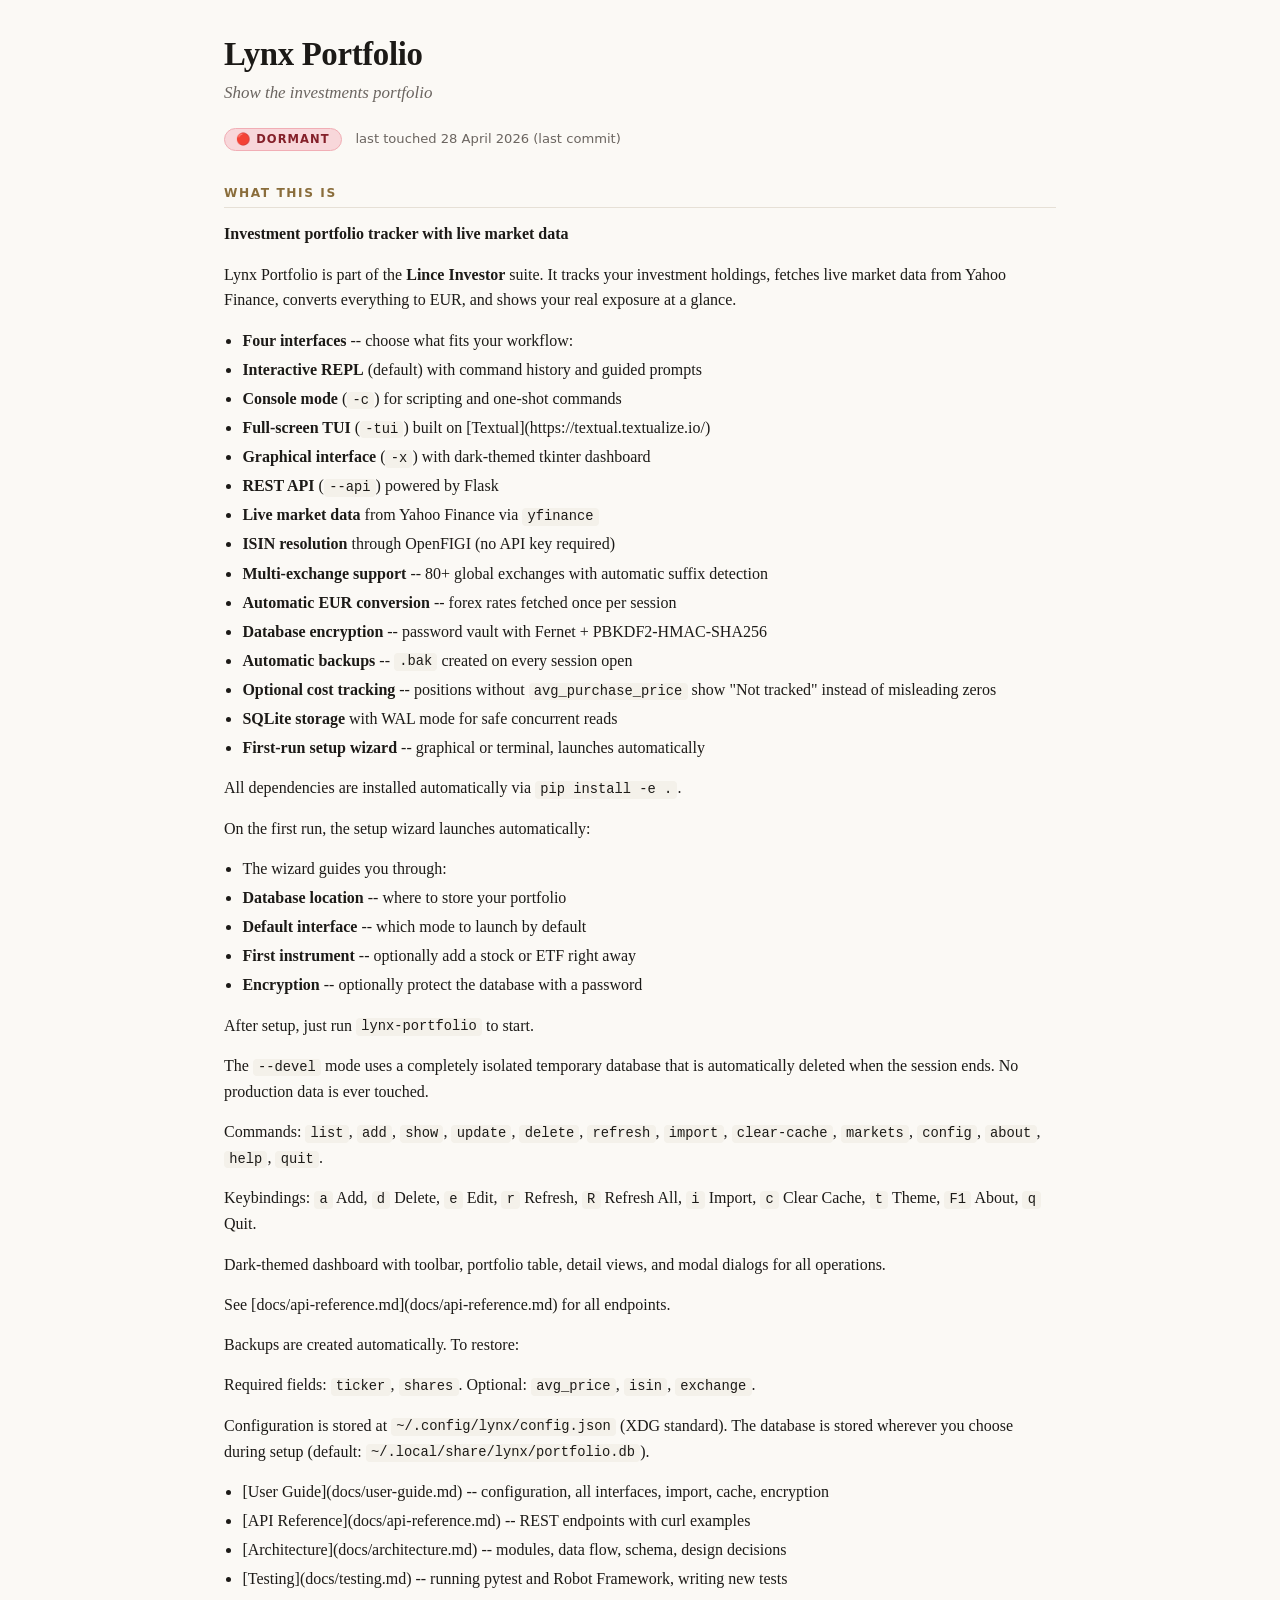
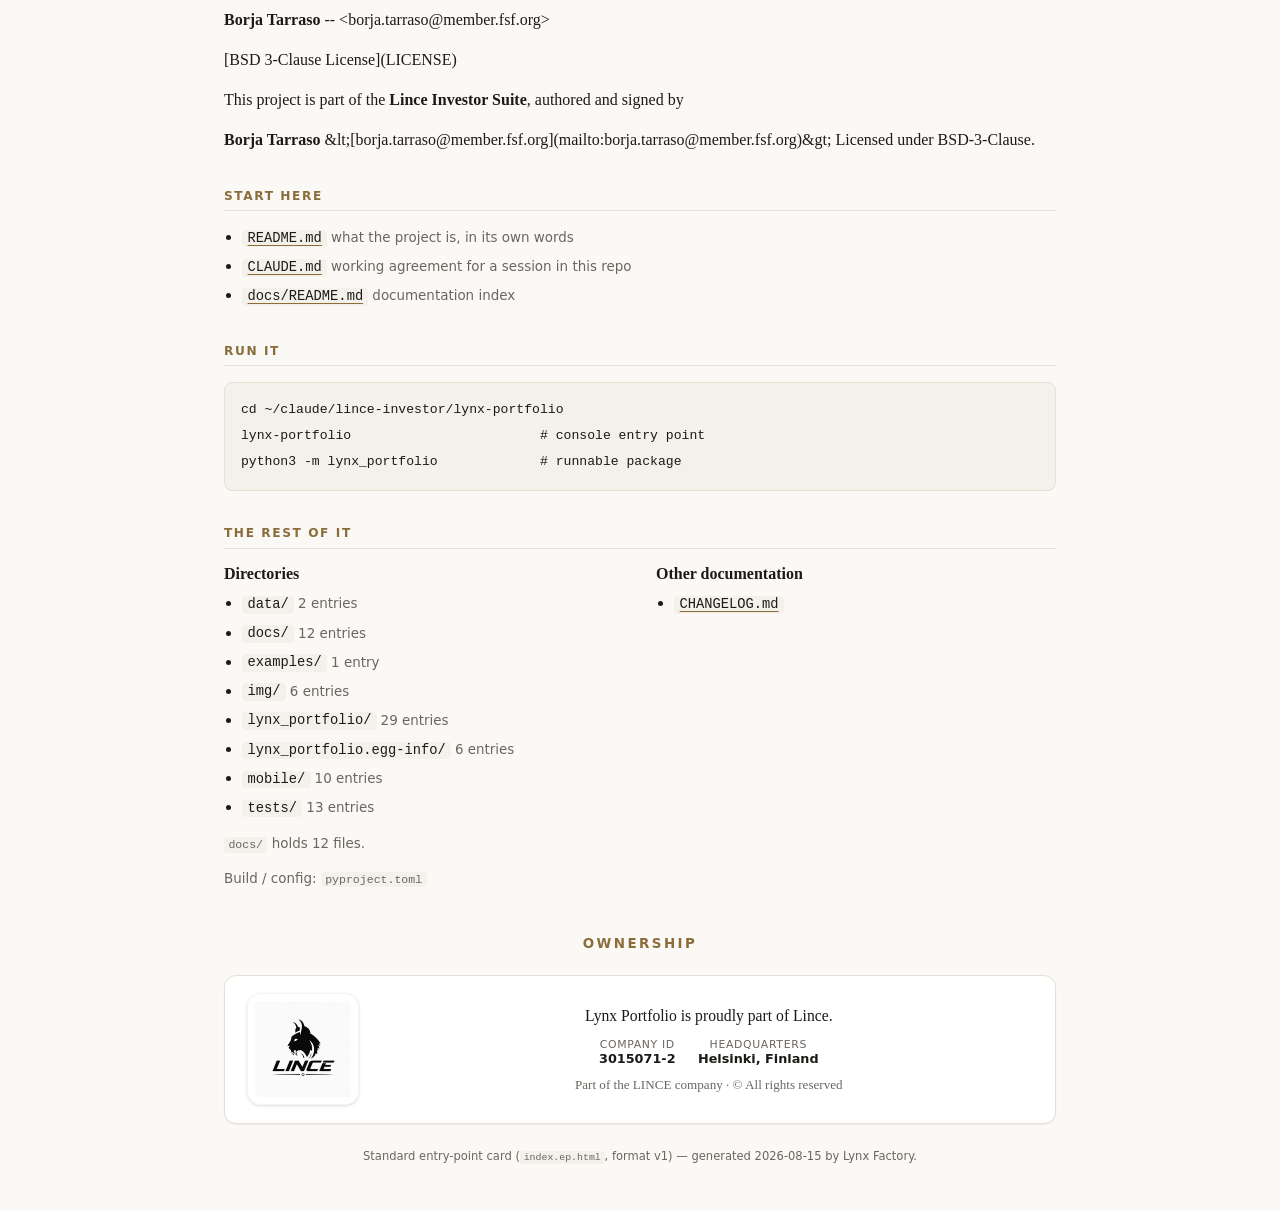
==== index.ep.html @ 061bb4e9 "Docs: standard entry-point card (index.ep.md / index.ep.html) Adds the shared entry-point card that " ====
<!doctype html>
<html lang="en">
<head>
<meta charset="utf-8">
<meta name="viewport" content="width=device-width, initial-scale=1">
<title>Lynx Portfolio — entry point</title>
<meta name="lynx-ep-version" content="1">
<meta name="lynx-ep-project" content="lynx-portfolio">
<meta name="lynx-ep-status" content="DORMANT">
<style>
  :root {
    --ink:#1c1a17; --muted:#6b6560; --line:#e6e0d6; --bg:#fbf9f5;
    --panel:#fff; --accent:#8a6d3b; --code-bg:#f4f1ea;
  }
  @media (prefers-color-scheme: dark) {
    :root { --ink:#e8e4dd; --muted:#a09a92; --line:#332f2a; --bg:#16150f;
             --panel:#1e1c17; --accent:#c9a227; --code-bg:#232019; }
  }
  * { box-sizing:border-box; }
  body { margin:0; padding:2.2rem 1.2rem 3rem; background:var(--bg); color:var(--ink);
    font:16px/1.62 ui-serif,Georgia,"Times New Roman",serif; }
  main { max-width:52rem; margin:0 auto; }
  h1 { font-size:2.05rem; line-height:1.18; margin:0 0 .35rem; letter-spacing:-.01em; }
  .subtitle { font-size:1.06rem; color:var(--muted); margin:0 0 1.1rem; font-style:italic; }
  .status { display:inline-flex; align-items:center; gap:.5rem; padding:.28rem .7rem;
    border-radius:999px; font:600 .72rem/1 ui-sans-serif,system-ui,sans-serif;
    letter-spacing:.09em; text-transform:uppercase;
    color:#842029; background:#f8d7da; border:1px solid #f1aeb5; }
  .touched { font:400 .82rem/1 ui-sans-serif,system-ui,sans-serif; color:var(--muted);
    margin-left:.6rem; }
  h2 { font:600 .76rem/1 ui-sans-serif,system-ui,sans-serif; letter-spacing:.13em;
    text-transform:uppercase; color:var(--accent); margin:2.3rem 0 .8rem;
    padding-bottom:.5rem; border-bottom:1px solid var(--line); }
  p { margin:0 0 .9rem; }
  ul { margin:0 0 .9rem; padding-left:1.15rem; }
  li { margin:.2rem 0; }
  code { font:0.86em ui-monospace,SFMono-Regular,Menlo,monospace;
    background:var(--code-bg); padding:.1em .38em; border-radius:4px; }
  pre { background:var(--code-bg); border:1px solid var(--line); border-radius:8px;
    padding:.9rem 1rem; overflow-x:auto; }
  pre code { background:none; padding:0; font-size:.82rem; line-height:1.7; }
  a { color:inherit; text-decoration-color:var(--accent); text-underline-offset:3px; }
  .why { color:var(--muted); font:400 .84rem/1.5 ui-sans-serif,system-ui,sans-serif; }
  .muted { color:var(--muted); }
  .cols { display:grid; grid-template-columns:repeat(auto-fit,minmax(15rem,1fr)); gap:0 2rem; }

  /* Ownership — mirrors the portal About page (.lince-attrib in portal.css). */
  .own-h { text-align:center; font:600 .84rem/1 ui-sans-serif,system-ui,sans-serif;
    letter-spacing:.18em; text-transform:uppercase; color:var(--accent);
    margin:3rem 0 1rem; border:0; }
  .attrib { display:flex; flex-wrap:wrap; align-items:center; justify-content:center;
    gap:1rem 1.6rem; border:1px solid var(--line); border-radius:12px;
    background:var(--panel); padding:1.1rem 1.4rem;
    box-shadow:0 1px 2px rgba(0,0,0,.06); text-align:center; }
  .plate { display:inline-flex; align-items:center; justify-content:center; padding:.5rem;
    background:#fff; border-radius:14px;
    box-shadow:0 1px 3px rgba(0,0,0,.14), inset 0 0 0 1px rgba(0,0,0,.04); }
  .plate img { display:block; width:96px; height:96px; object-fit:contain; }
  .attrib-body { flex:1 1 240px; min-width:220px; }
  .attrib-note { margin:0 0 .55rem; font-size:.98rem; }
  .facts { display:flex; flex-wrap:wrap; justify-content:center; gap:.3rem 1.4rem;
    margin:0 0 .45rem; font:.8rem ui-sans-serif,system-ui,sans-serif; }
  .facts > div { display:flex; flex-direction:column; gap:.05rem; }
  .facts dt { color:var(--muted); text-transform:uppercase; letter-spacing:.06em;
    font-size:.68rem; }
  .facts dd { margin:0; font-weight:600; }
  .attrib-line { margin:0; font-size:.82rem; color:var(--muted); }
  footer { margin-top:1.6rem; text-align:center; font:.72rem ui-sans-serif,system-ui,sans-serif;
    color:var(--muted); }
</style>
</head>
<body>
<main>
  <h1>Lynx Portfolio</h1>
  <p class="subtitle">Show the investments portfolio</p>
  <p>
    <span class="status">🔴 DORMANT</span>
    <span class="touched">last touched 28 April 2026 (last commit)</span>
  </p>

  <h2>What this is</h2>
    <p><strong>Investment portfolio tracker with live market data</strong></p>
    <p>Lynx Portfolio is part of the <strong>Lince Investor</strong> suite. It tracks your investment holdings, fetches live market data from Yahoo Finance, converts everything to EUR, and shows your real exposure at a glance.</p>
    <ul>
      <li><strong>Four interfaces</strong> -- choose what fits your workflow:</li>
      <li><strong>Interactive REPL</strong> (default) with command history and guided prompts</li>
      <li><strong>Console mode</strong> (<code>-c</code>) for scripting and one-shot commands</li>
      <li><strong>Full-screen TUI</strong> (<code>-tui</code>) built on [Textual](https://textual.textualize.io/)</li>
      <li><strong>Graphical interface</strong> (<code>-x</code>) with dark-themed tkinter dashboard</li>
      <li><strong>REST API</strong> (<code>--api</code>) powered by Flask</li>
      <li><strong>Live market data</strong> from Yahoo Finance via <code>yfinance</code></li>
      <li><strong>ISIN resolution</strong> through OpenFIGI (no API key required)</li>
      <li><strong>Multi-exchange support</strong> -- 80+ global exchanges with automatic suffix detection</li>
      <li><strong>Automatic EUR conversion</strong> -- forex rates fetched once per session</li>
      <li><strong>Database encryption</strong> -- password vault with Fernet + PBKDF2-HMAC-SHA256</li>
      <li><strong>Automatic backups</strong> -- <code>.bak</code> created on every session open</li>
      <li><strong>Optional cost tracking</strong> -- positions without <code>avg_purchase_price</code> show &quot;Not tracked&quot; instead of misleading zeros</li>
      <li><strong>SQLite storage</strong> with WAL mode for safe concurrent reads</li>
      <li><strong>First-run setup wizard</strong> -- graphical or terminal, launches automatically</li>
    </ul>
    <p>All dependencies are installed automatically via <code>pip install -e .</code>.</p>
    <p>On the first run, the setup wizard launches automatically:</p>
    <ul>
      <li>The wizard guides you through:</li>
      <li><strong>Database location</strong> -- where to store your portfolio</li>
      <li><strong>Default interface</strong> -- which mode to launch by default</li>
      <li><strong>First instrument</strong> -- optionally add a stock or ETF right away</li>
      <li><strong>Encryption</strong> -- optionally protect the database with a password</li>
    </ul>
    <p>After setup, just run <code>lynx-portfolio</code> to start.</p>
    <p>The <code>--devel</code> mode uses a completely isolated temporary database that is automatically deleted when the session ends. No production data is ever touched.</p>
    <p>Commands: <code>list</code>, <code>add</code>, <code>show</code>, <code>update</code>, <code>delete</code>, <code>refresh</code>, <code>import</code>, <code>clear-cache</code>, <code>markets</code>, <code>config</code>, <code>about</code>, <code>help</code>, <code>quit</code>.</p>
    <p>Keybindings: <code>a</code> Add, <code>d</code> Delete, <code>e</code> Edit, <code>r</code> Refresh, <code>R</code> Refresh All, <code>i</code> Import, <code>c</code> Clear Cache, <code>t</code> Theme, <code>F1</code> About, <code>q</code> Quit.</p>
    <p>Dark-themed dashboard with toolbar, portfolio table, detail views, and modal dialogs for all operations.</p>
    <p>See [docs/api-reference.md](docs/api-reference.md) for all endpoints.</p>
    <p>Backups are created automatically. To restore:</p>
    <p>Required fields: <code>ticker</code>, <code>shares</code>. Optional: <code>avg_price</code>, <code>isin</code>, <code>exchange</code>.</p>
    <p>Configuration is stored at <code>~/.config/lynx/config.json</code> (XDG standard). The database is stored wherever you choose during setup (default: <code>~/.local/share/lynx/portfolio.db</code>).</p>
    <ul>
      <li>[User Guide](docs/user-guide.md) -- configuration, all interfaces, import, cache, encryption</li>
      <li>[API Reference](docs/api-reference.md) -- REST endpoints with curl examples</li>
      <li>[Architecture](docs/architecture.md) -- modules, data flow, schema, design decisions</li>
      <li>[Testing](docs/testing.md) -- running pytest and Robot Framework, writing new tests</li>
    </ul>
    <p><strong>Borja Tarraso</strong> -- &lt;borja.tarraso@member.fsf.org&gt;</p>
    <p>[BSD 3-Clause License](LICENSE)</p>
    <p>This project is part of the <strong>Lince Investor Suite</strong>, authored and signed by</p>
    <p><strong>Borja Tarraso</strong> &amp;lt;[borja.tarraso@member.fsf.org](mailto:borja.tarraso@member.fsf.org)&amp;gt; Licensed under BSD-3-Clause.</p>

  <h2>Start here</h2>
  <ul>
    <li><a href="README.md"><code>README.md</code></a> <span class="why">what the project is, in its own words</span></li>
    <li><a href="CLAUDE.md"><code>CLAUDE.md</code></a> <span class="why">working agreement for a session in this repo</span></li>
    <li><a href="docs/README.md"><code>docs/README.md</code></a> <span class="why">documentation index</span></li>
  </ul>

  <h2>Run it</h2>
  <pre><code>cd ~/claude/lince-investor/lynx-portfolio
lynx-portfolio                        # console entry point
python3 -m lynx_portfolio             # runnable package</code></pre>

  <h2>The rest of it</h2>
  <div class="cols">
    <div><strong>Directories</strong><ul>      <li><code>data/</code> <span class="why">2 entries</span></li>
      <li><code>docs/</code> <span class="why">12 entries</span></li>
      <li><code>examples/</code> <span class="why">1 entry</span></li>
      <li><code>img/</code> <span class="why">6 entries</span></li>
      <li><code>lynx_portfolio/</code> <span class="why">29 entries</span></li>
      <li><code>lynx_portfolio.egg-info/</code> <span class="why">6 entries</span></li>
      <li><code>mobile/</code> <span class="why">10 entries</span></li>
      <li><code>tests/</code> <span class="why">13 entries</span></li></ul></div>
    <div><strong>Other documentation</strong><ul>      <li><a href="CHANGELOG.md"><code>CHANGELOG.md</code></a></li></ul></div>
  </div>
  <p class="why"><code>docs/</code> holds 12 files.</p>
  <p class="why">Build / config: <code>pyproject.toml</code></p>

  <h2 class="own-h">Ownership</h2>
  <div class="attrib">
    <span class="plate"><img src="[data-uri]" alt="Lince" width="96" height="96"></span>
    <div class="attrib-body">
      <p class="attrib-note">Lynx Portfolio is proudly part of Lince.</p>
      <dl class="facts">
        <div><dt>Company ID</dt><dd>3015071-2</dd></div>
        <div><dt>Headquarters</dt><dd>Helsinki, Finland</dd></div>
      </dl>
      <p class="attrib-line">Part of the LINCE company · © All rights reserved</p>
    </div>
  </div>

  <footer>
    Standard entry-point card (<code>index.ep.html</code>, format v1) —
    generated 2026-08-15 by Lynx Factory.
  </footer>
</main>
</body>
</html>
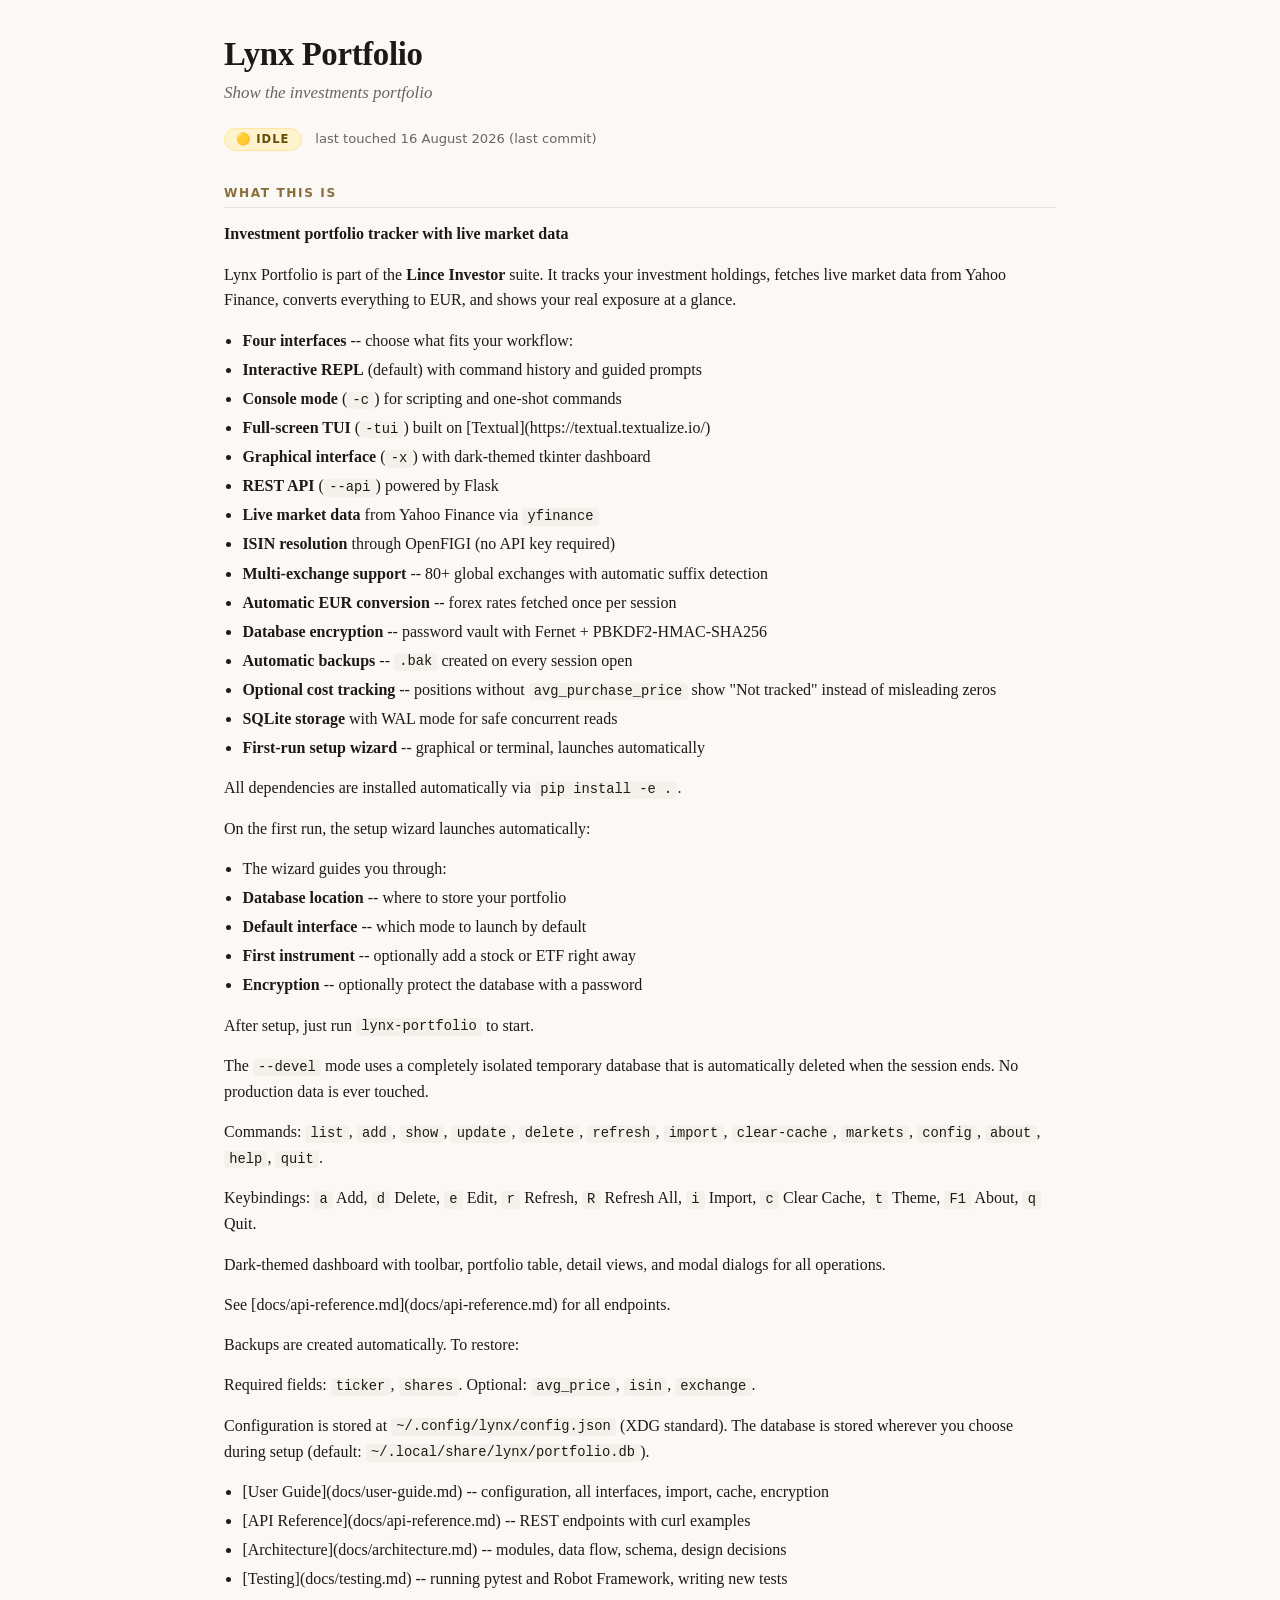
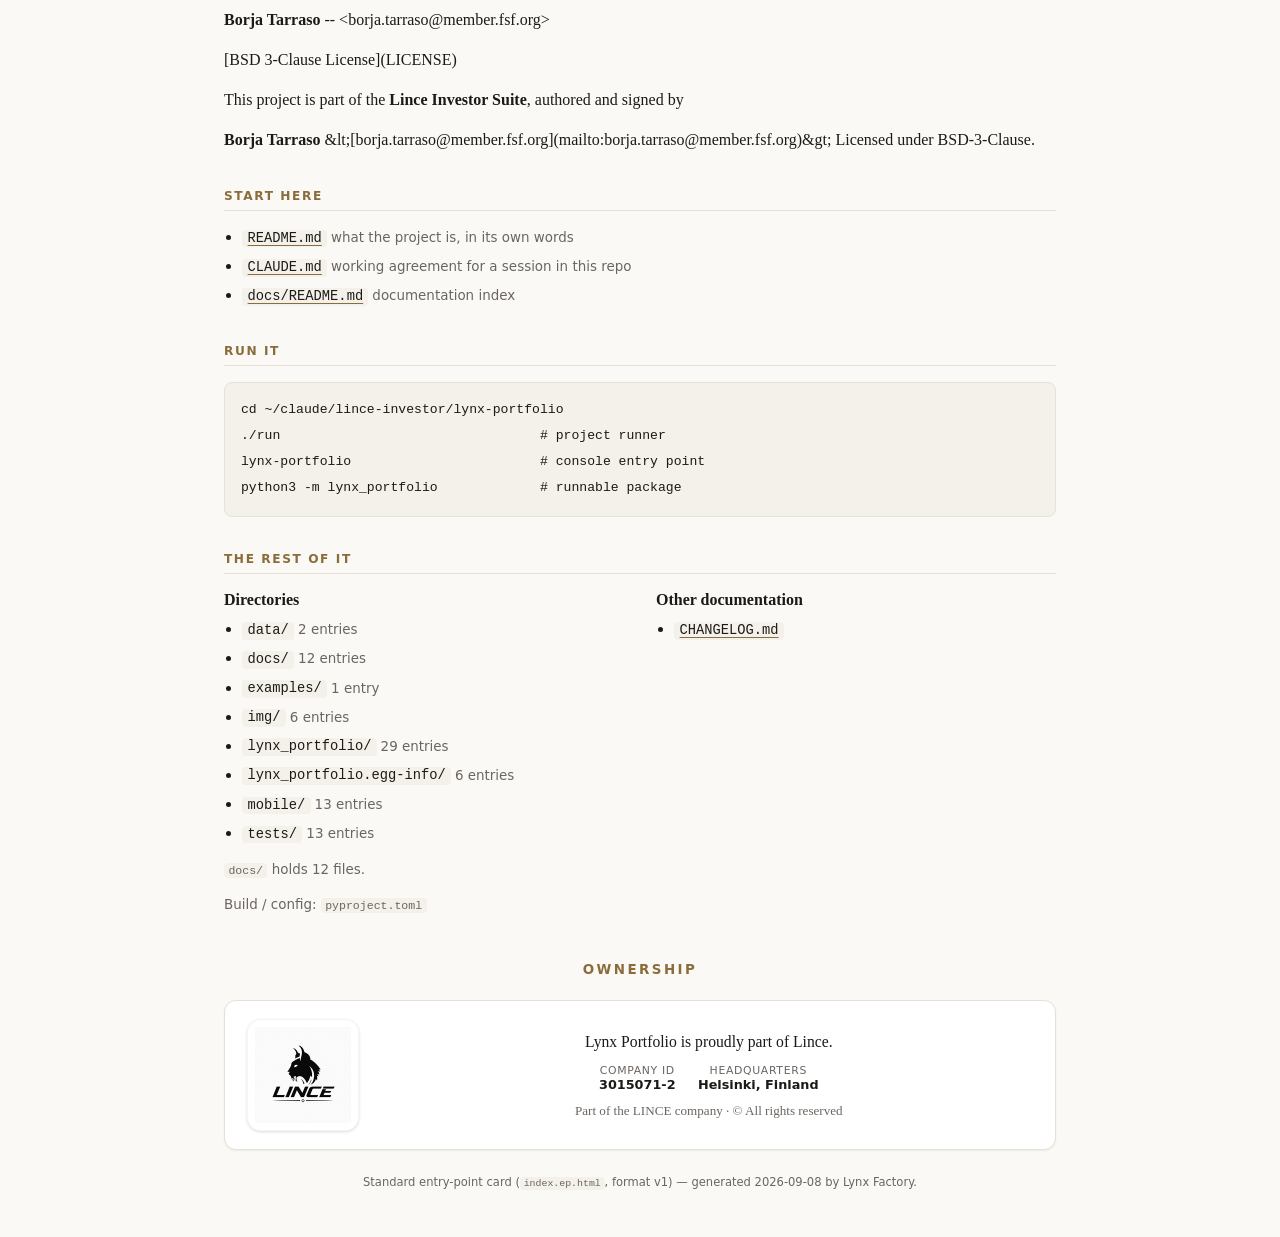
==== commit bda72220: "Add ./run, README run/docs sections and the entry-point card ./run starts the project's main functio" ====
--- a/index.ep.html
+++ b/index.ep.html
@@ -6,7 +6,7 @@
 <title>Lynx Portfolio — entry point</title>
 <meta name="lynx-ep-version" content="1">
 <meta name="lynx-ep-project" content="lynx-portfolio">
-<meta name="lynx-ep-status" content="DORMANT">
+<meta name="lynx-ep-status" content="IDLE">
 <style>
   :root {
     --ink:#1c1a17; --muted:#6b6560; --line:#e6e0d6; --bg:#fbf9f5;
@@ -25,7 +25,7 @@
   .status { display:inline-flex; align-items:center; gap:.5rem; padding:.28rem .7rem;
     border-radius:999px; font:600 .72rem/1 ui-sans-serif,system-ui,sans-serif;
     letter-spacing:.09em; text-transform:uppercase;
-    color:#842029; background:#f8d7da; border:1px solid #f1aeb5; }
+    color:#664d03; background:#fff3cd; border:1px solid #ffe69c; }
   .touched { font:400 .82rem/1 ui-sans-serif,system-ui,sans-serif; color:var(--muted);
     margin-left:.6rem; }
   h2 { font:600 .76rem/1 ui-sans-serif,system-ui,sans-serif; letter-spacing:.13em;
@@ -74,8 +74,8 @@
   <h1>Lynx Portfolio</h1>
   <p class="subtitle">Show the investments portfolio</p>
   <p>
-    <span class="status">🔴 DORMANT</span>
-    <span class="touched">last touched 28 April 2026 (last commit)</span>
+    <span class="status">🟡 IDLE</span>
+    <span class="touched">last touched 16 August 2026 (last commit)</span>
   </p>
 
   <h2>What this is</h2>
@@ -136,6 +136,7 @@
 
   <h2>Run it</h2>
   <pre><code>cd ~/claude/lince-investor/lynx-portfolio
+./run                                 # project runner
 lynx-portfolio                        # console entry point
 python3 -m lynx_portfolio             # runnable package</code></pre>
 
@@ -147,7 +148,7 @@
       <li><code>img/</code> <span class="why">6 entries</span></li>
       <li><code>lynx_portfolio/</code> <span class="why">29 entries</span></li>
       <li><code>lynx_portfolio.egg-info/</code> <span class="why">6 entries</span></li>
-      <li><code>mobile/</code> <span class="why">10 entries</span></li>
+      <li><code>mobile/</code> <span class="why">13 entries</span></li>
       <li><code>tests/</code> <span class="why">13 entries</span></li></ul></div>
     <div><strong>Other documentation</strong><ul>      <li><a href="CHANGELOG.md"><code>CHANGELOG.md</code></a></li></ul></div>
   </div>
@@ -169,7 +170,7 @@
 
   <footer>
     Standard entry-point card (<code>index.ep.html</code>, format v1) —
-    generated 2026-08-15 by Lynx Factory.
+    generated 2026-09-08 by Lynx Factory.
   </footer>
 </main>
 </body>
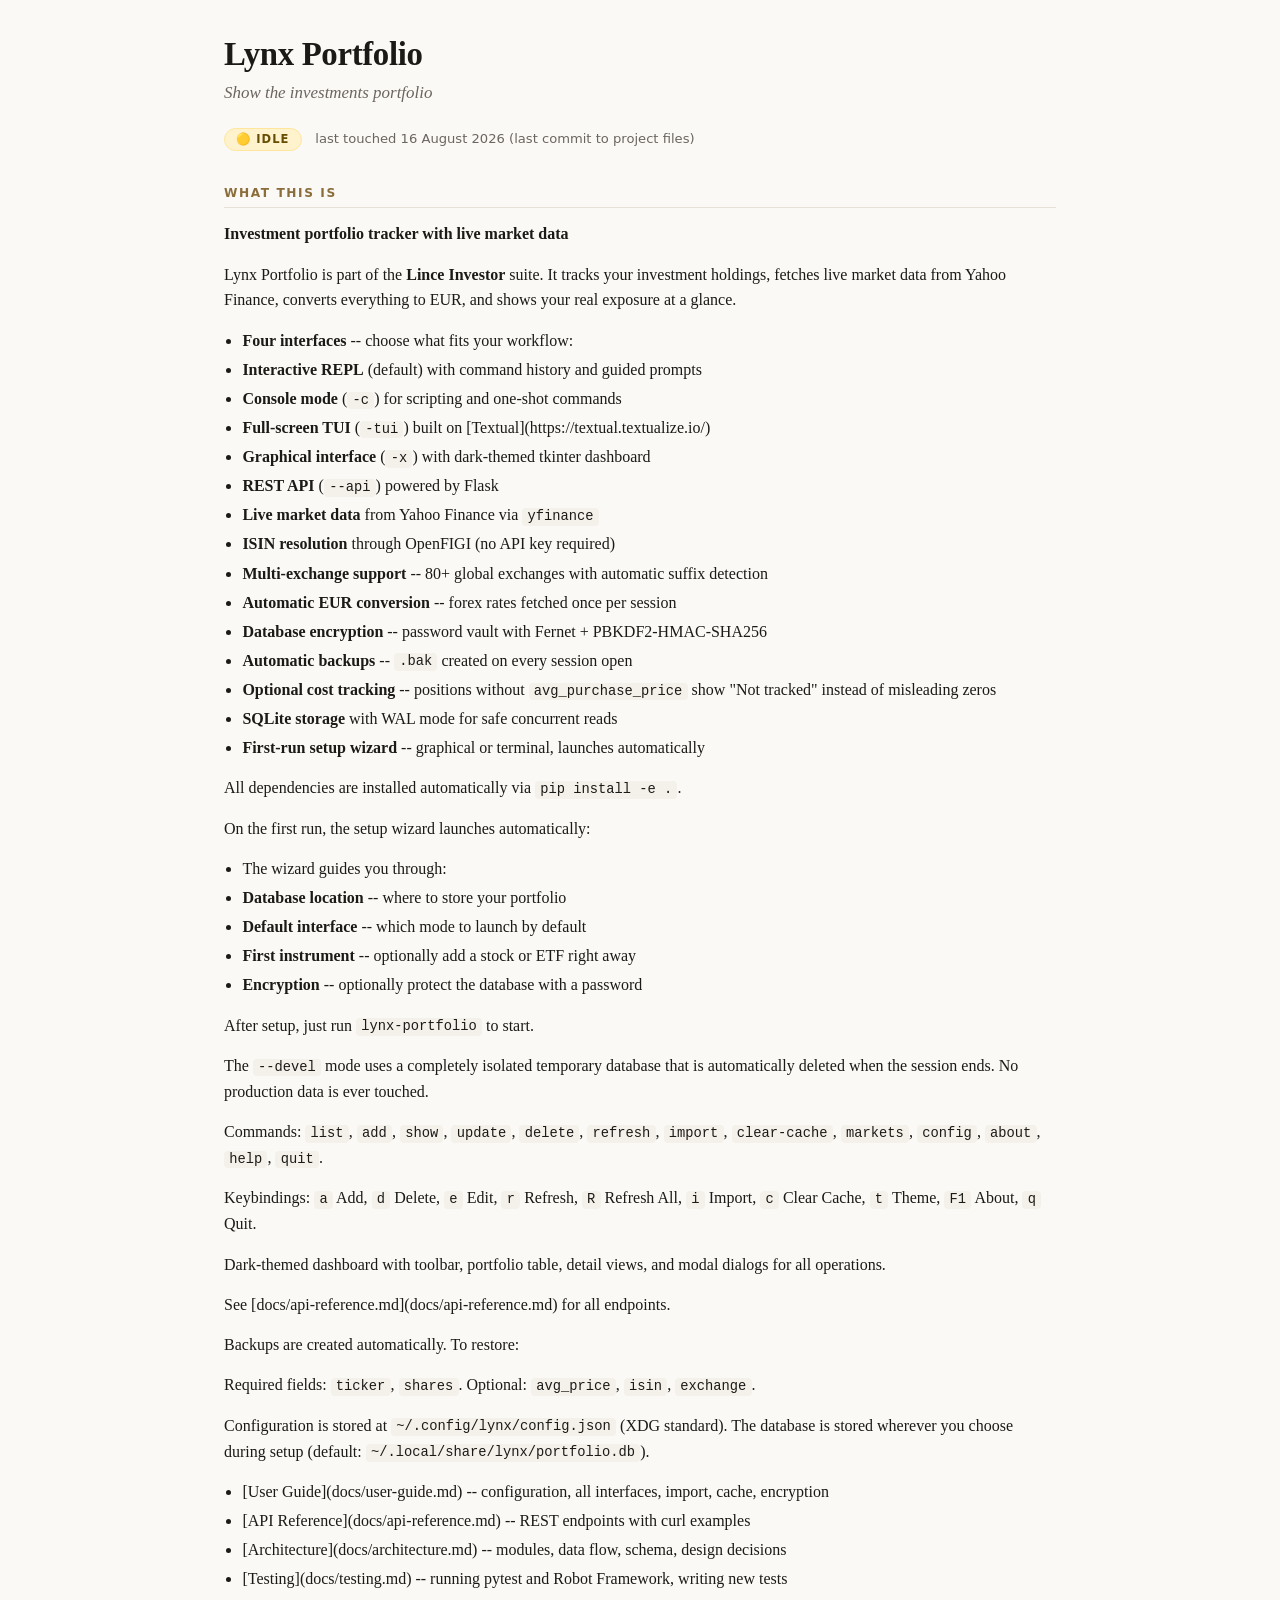
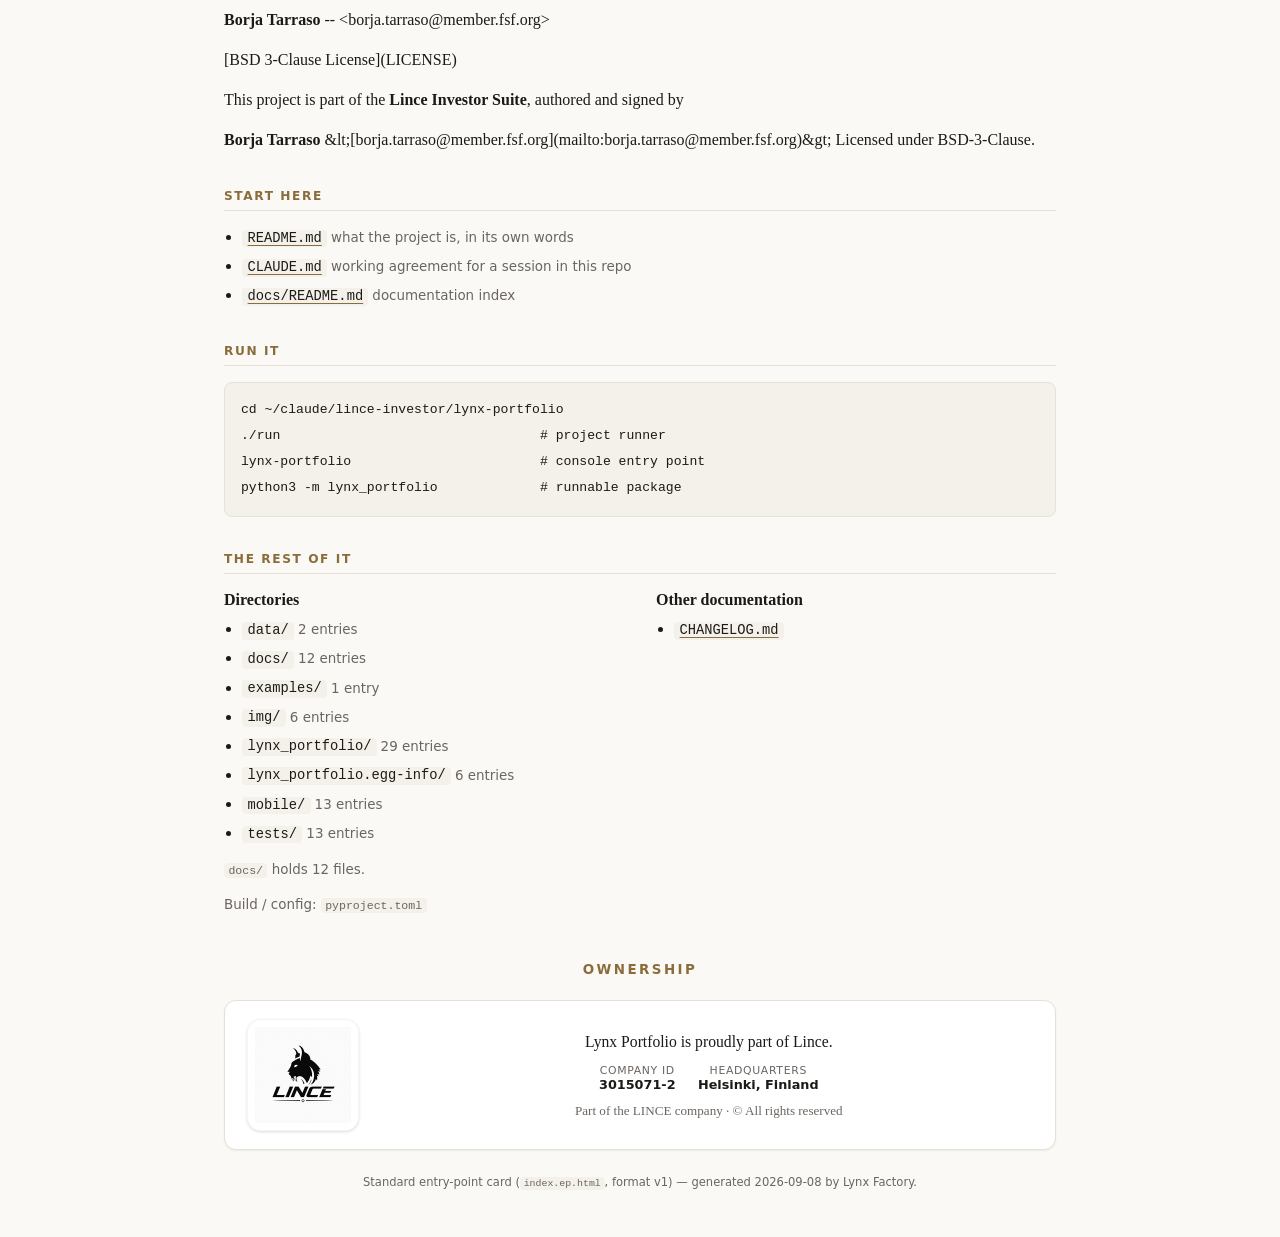
==== commit 746a791e: "Refresh the entry-point card index.ep.md/html is the standard entry-point card every project in this" ====
--- a/index.ep.html
+++ b/index.ep.html
@@ -75,7 +75,7 @@
   <p class="subtitle">Show the investments portfolio</p>
   <p>
     <span class="status">🟡 IDLE</span>
-    <span class="touched">last touched 16 August 2026 (last commit)</span>
+    <span class="touched">last touched 16 August 2026 (last commit to project files)</span>
   </p>
 
   <h2>What this is</h2>
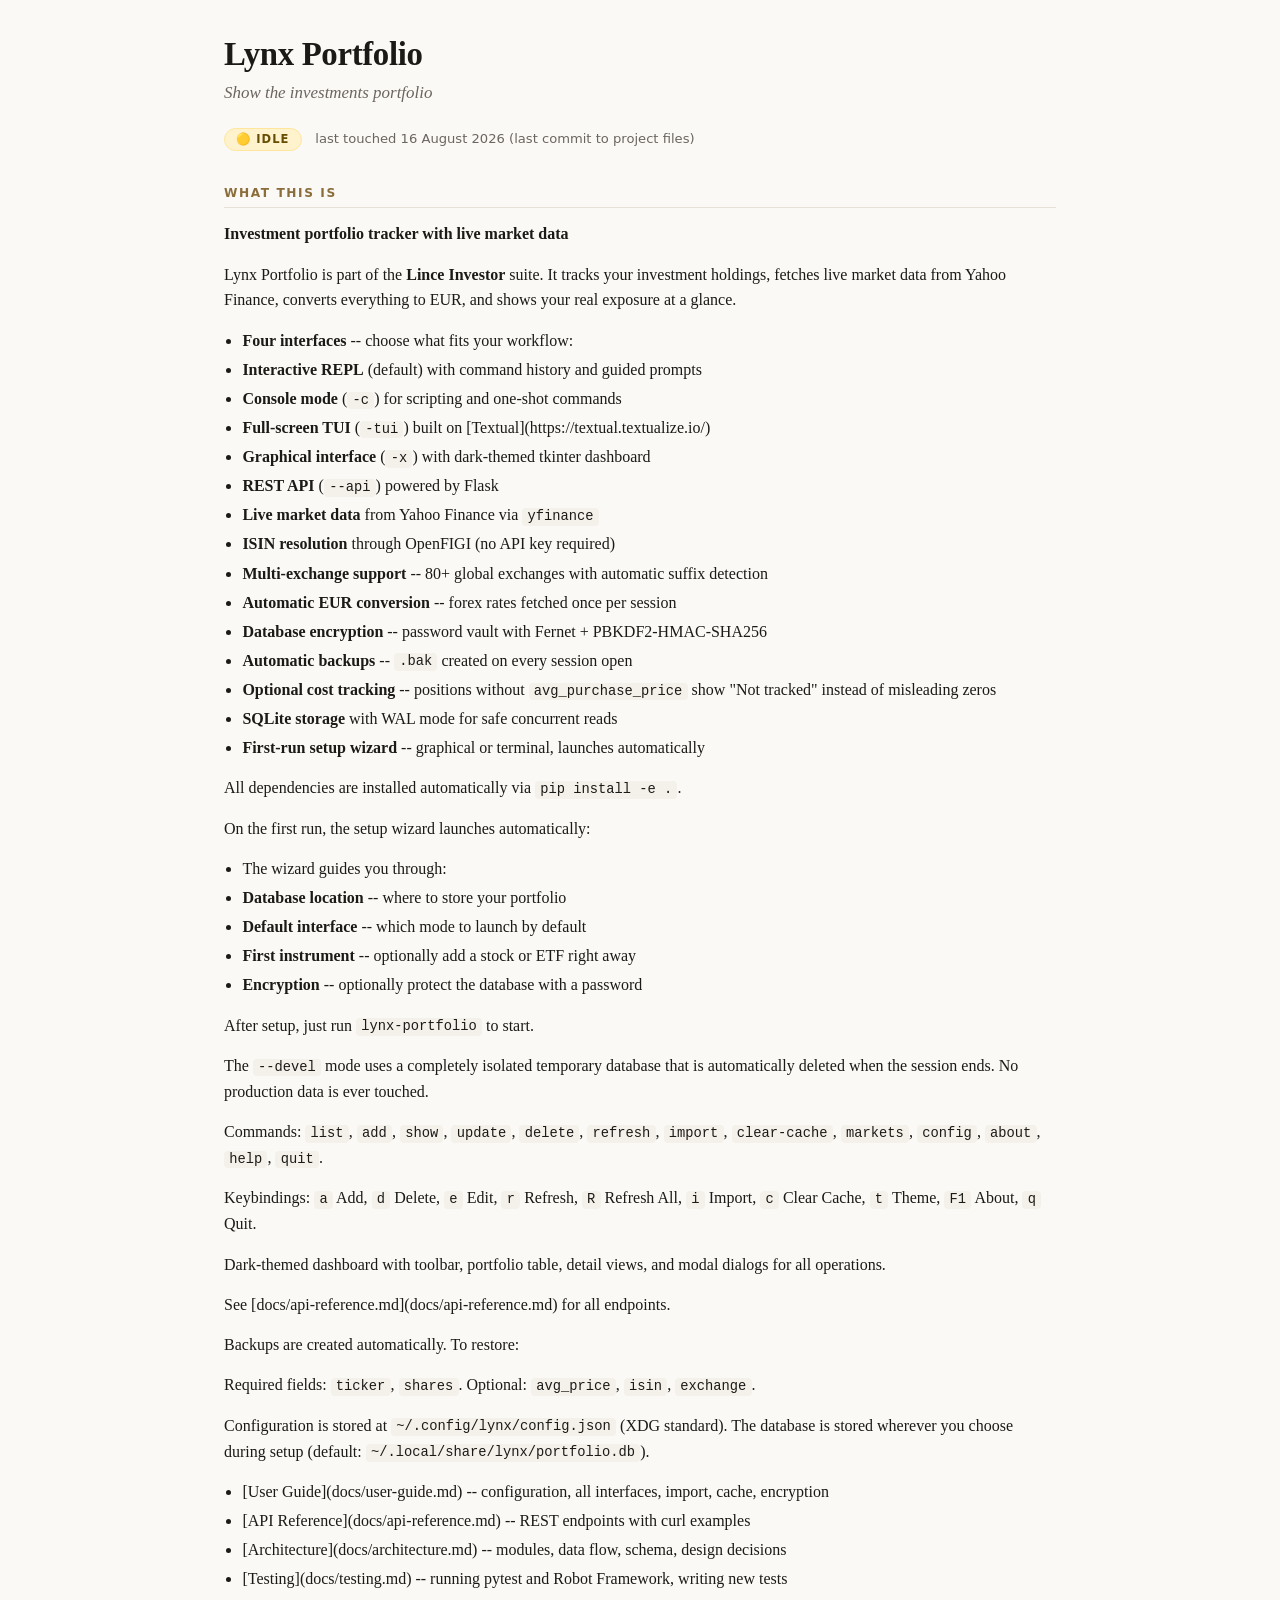
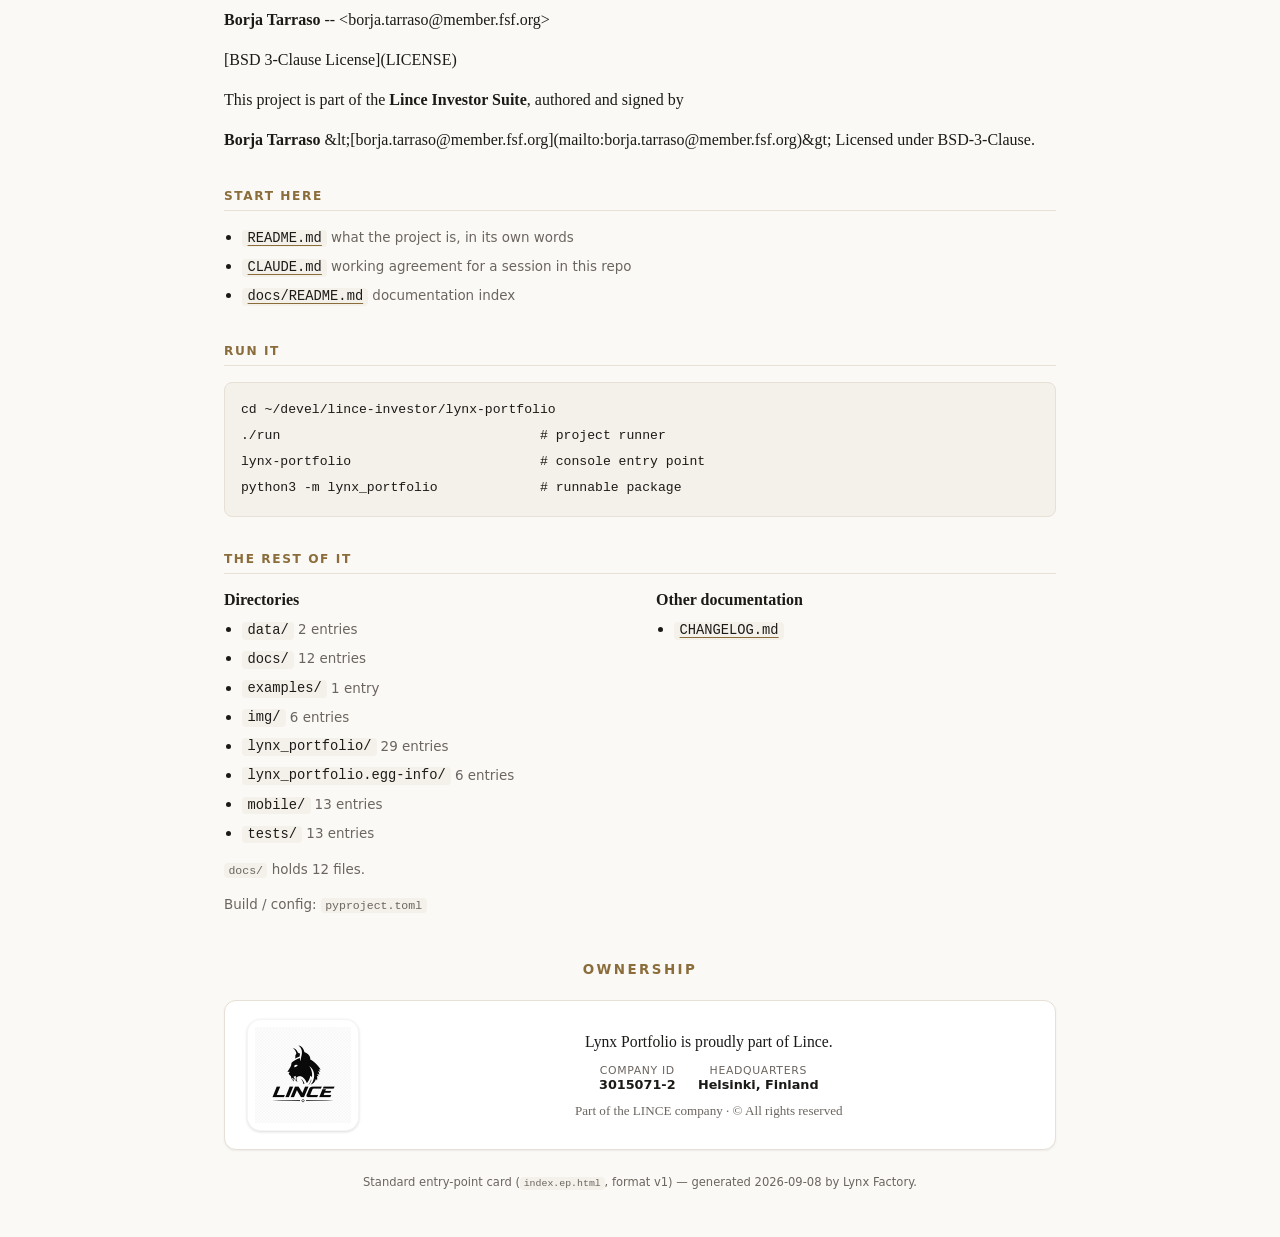
==== commit 345d502f: "Follow the workspace move from ~/claude to ~/devel The workspace root is now ~/devel; ~/claude is on" ====
--- a/index.ep.html
+++ b/index.ep.html
@@ -135,7 +135,7 @@
   </ul>
 
   <h2>Run it</h2>
-  <pre><code>cd ~/claude/lince-investor/lynx-portfolio
+  <pre><code>cd ~/devel/lince-investor/lynx-portfolio
 ./run                                 # project runner
 lynx-portfolio                        # console entry point
 python3 -m lynx_portfolio             # runnable package</code></pre>
